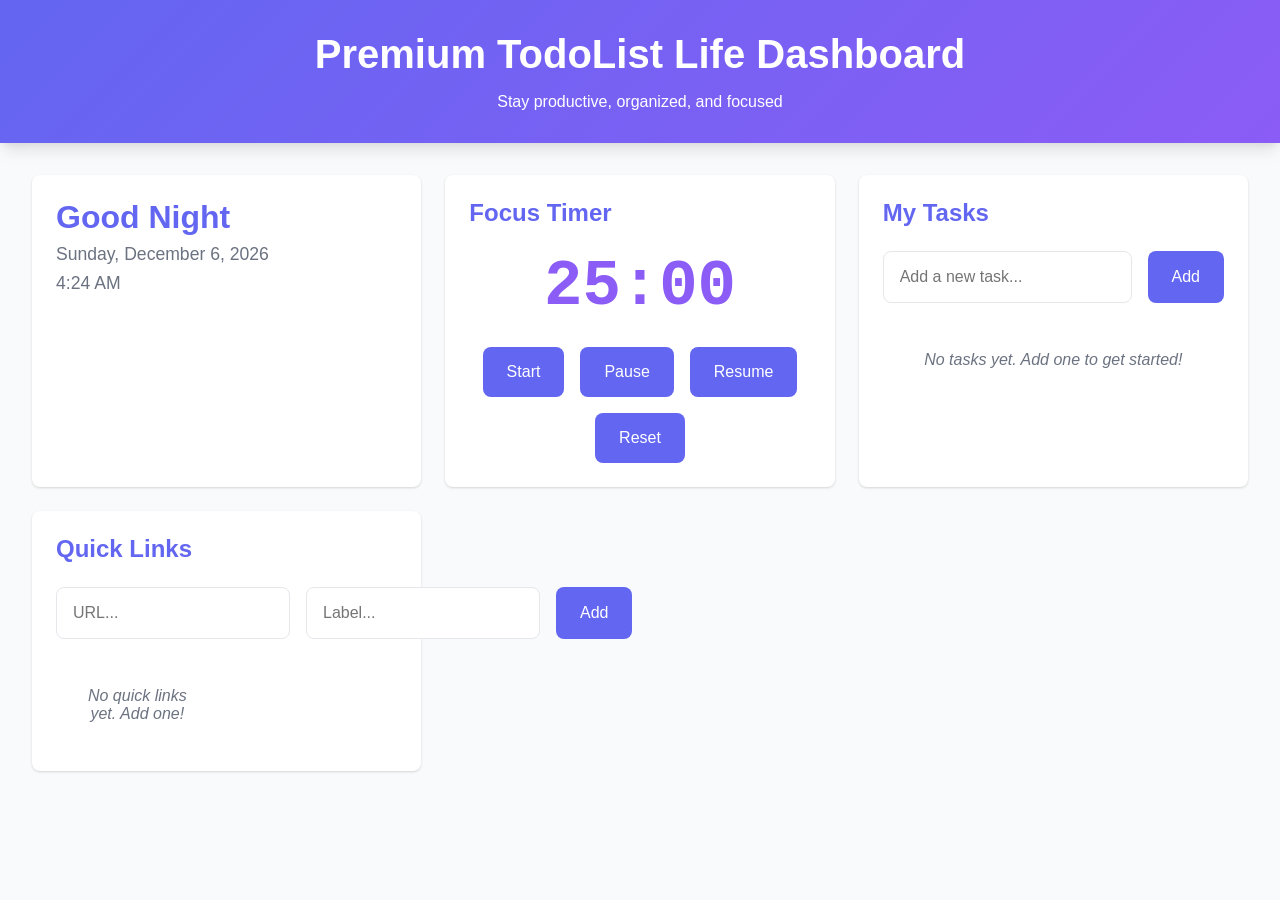
==== index.html @ 6cef3541 "feat(premium-todolist-dashboard): add complete application implementation - Add HTML structure with " ====
﻿<!DOCTYPE html>
<html lang="en">
<head>
    <meta charset="UTF-8">
    <meta name="viewport" content="width=device-width, initial-scale=1.0">
    <meta name="description" content="Premium TodoList Life Dashboard - An integrated productivity environment">
    <title>Premium TodoList Life Dashboard</title>
    <link rel="stylesheet" href="css/styles.css">
</head>
<body>
    <div id="app">
        <!-- Header -->
        <header id="header">
            <h1>Premium TodoList Life Dashboard</h1>
            <p>Stay productive, organized, and focused</p>
        </header>

        <!-- Notification Area -->
        <div id="notification-area"></div>

        <!-- Main Dashboard -->
        <div class="dashboard">
            <!-- Greeting Component -->
            <div class="card">
                <div id="greeting-display">
                    <h1>Good Morning</h1>
                    <p class="date">Monday, January 1, 2024</p>
                    <p class="time">9:00 AM</p>
                </div>
            </div>

            <!-- Timer Component -->
            <div class="card">
                <h2>Focus Timer</h2>
                <div id="timer-display">25:00</div>
                <div class="timer-controls">
                    <button id="timer-start">Start</button>
                    <button id="timer-pause">Pause</button>
                    <button id="timer-resume">Resume</button>
                    <button id="timer-reset">Reset</button>
                </div>
            </div>

            <!-- TodoList Component -->
            <div class="card">
                <h2>My Tasks</h2>
                <form id="task-form" class="form-group">
                    <input 
                        type="text" 
                        id="task-input" 
                        placeholder="Add a new task..." 
                        autocomplete="off"
                    >
                    <button type="submit">Add</button>
                </form>
                <ul id="task-list"></ul>
            </div>

            <!-- QuickLinks Component -->
            <div class="card">
                <h2>Quick Links</h2>
                <form id="link-form" class="form-group">
                    <input 
                        type="text" 
                        id="link-url" 
                        placeholder="URL..." 
                        autocomplete="off"
                    >
                    <input 
                        type="text" 
                        id="link-label" 
                        placeholder="Label..." 
                        autocomplete="off"
                    >
                    <button type="submit">Add</button>
                </form>
                <div id="links-grid"></div>
            </div>
        </div>
    </div>

    <script src="js/app.js"></script>
</body>
</html>
---- css/styles.css ----
﻿/* Premium TodoList Life Dashboard - Styles */

:root {
  --primary-color: #6366f1;
  --secondary-color: #8b5cf6;
  --success-color: #10b981;
  --warning-color: #f59e0b;
  --danger-color: #ef4444;
  --background-color: #f9fafb;
  --card-background: #ffffff;
  --text-color: #1f2937;
  --text-light: #6b7280;
  --border-color: #e5e7eb;
  --shadow: 0 1px 3px 0 rgba(0, 0, 0, 0.1), 0 1px 2px 0 rgba(0, 0, 0, 0.06);
  --shadow-lg: 0 10px 15px -3px rgba(0, 0, 0, 0.1), 0 4px 6px -2px rgba(0, 0, 0, 0.05);
  --spacing-sm: 0.5rem;
  --spacing-md: 1rem;
  --spacing-lg: 1.5rem;
  --spacing-xl: 2rem;
  --border-radius: 0.5rem;
  --transition: all 0.3s ease-in-out;
}

* {
  margin: 0;
  padding: 0;
  box-sizing: border-box;
}

html, body {
  height: 100%;
  font-family: -apple-system, BlinkMacSystemFont, 'Segoe UI', 'Roboto', 'Oxygen', 'Ubuntu', 'Cantarell', sans-serif;
  background-color: var(--background-color);
  color: var(--text-color);
}

body {
  display: flex;
  flex-direction: column;
  min-height: 100vh;
}

#app {
  flex: 1;
  display: flex;
  flex-direction: column;
}

/* Header */
#header {
  background: linear-gradient(135deg, var(--primary-color) 0%, var(--secondary-color) 100%);
  color: white;
  padding: var(--spacing-xl);
  text-align: center;
  box-shadow: var(--shadow-lg);
}

#header h1 {
  font-size: 2.5rem;
  margin-bottom: var(--spacing-md);
}

/* Dashboard Grid */
.dashboard {
  display: grid;
  grid-template-columns: repeat(auto-fit, minmax(300px, 1fr));
  gap: var(--spacing-lg);
  padding: var(--spacing-xl);
  max-width: 1400px;
  margin: 0 auto;
  width: 100%;
}

/* Card Styles */
.card {
  background: var(--card-background);
  border-radius: var(--border-radius);
  padding: var(--spacing-lg);
  box-shadow: var(--shadow);
  transition: var(--transition);
}

.card:hover {
  box-shadow: var(--shadow-lg);
  transform: translateY(-2px);
}

.card h2 {
  font-size: 1.5rem;
  margin-bottom: var(--spacing-md);
  color: var(--primary-color);
}

/* Greeting Component */
#greeting-display h1 {
  font-size: 2rem;
  margin-bottom: var(--spacing-sm);
  color: var(--primary-color);
}

#greeting-display .date,
#greeting-display .time {
  font-size: 1.1rem;
  color: var(--text-light);
  margin: var(--spacing-sm) 0;
}

/* Timer Display */
#timer-display {
  font-size: 4rem;
  font-weight: bold;
  color: var(--secondary-color);
  text-align: center;
  font-family: 'Monaco', 'Courier New', monospace;
  margin: var(--spacing-lg) 0;
}

.timer-controls {
  display: flex;
  gap: var(--spacing-md);
  justify-content: center;
  flex-wrap: wrap;
  margin-top: var(--spacing-lg);
}

/* Forms */
.form-group {
  display: flex;
  gap: var(--spacing-md);
  margin-top: var(--spacing-lg);
}

input[type="text"],
input[type="url"] {
  flex: 1;
  padding: var(--spacing-md);
  border: 1px solid var(--border-color);
  border-radius: var(--border-radius);
  font-size: 1rem;
  transition: var(--transition);
}

input[type="text"]:focus,
input[type="url"]:focus {
  outline: none;
  border-color: var(--primary-color);
  box-shadow: 0 0 0 3px rgba(99, 102, 241, 0.1);
}

/* Buttons */
button {
  padding: var(--spacing-md) var(--spacing-lg);
  background-color: var(--primary-color);
  color: white;
  border: none;
  border-radius: var(--border-radius);
  font-size: 1rem;
  font-weight: 500;
  cursor: pointer;
  transition: var(--transition);
}

button:hover {
  background-color: #4f46e5;
  transform: scale(1.05);
}

button:active {
  transform: scale(0.95);
}

.task-delete,
.link-delete {
  padding: var(--spacing-sm);
  background-color: var(--danger-color);
  min-width: auto;
  font-size: 0.9rem;
  margin-left: auto;
}

.task-delete:hover,
.link-delete:hover {
  background-color: #dc2626;
}

/* Task List */
#task-list {
  list-style: none;
  margin-top: var(--spacing-lg);
}

.task-item {
  display: flex;
  align-items: center;
  gap: var(--spacing-md);
  padding: var(--spacing-md);
  background-color: var(--background-color);
  border-radius: var(--border-radius);
  border-left: 4px solid var(--primary-color);
  margin-bottom: var(--spacing-md);
  transition: var(--transition);
}

.task-item:hover {
  background-color: #f3f4f6;
}

.task-item.task-completed {
  border-left-color: var(--success-color);
  opacity: 0.6;
}

.task-item.task-completed .task-description {
  text-decoration: line-through;
  color: var(--text-light);
}

.task-checkbox {
  width: 1.25rem;
  height: 1.25rem;
  cursor: pointer;
}

.task-description {
  flex: 1;
  font-size: 1rem;
}

.empty-message {
  text-align: center;
  color: var(--text-light);
  padding: var(--spacing-lg);
  font-style: italic;
}

/* Links Grid */
#links-grid {
  display: grid;
  grid-template-columns: repeat(auto-fill, minmax(120px, 1fr));
  gap: var(--spacing-md);
  margin-top: var(--spacing-lg);
}

.link-item {
  position: relative;
  height: 120px;
  border-radius: var(--border-radius);
  overflow: hidden;
  background: linear-gradient(135deg, var(--primary-color) 0%, var(--secondary-color) 100%);
  transition: var(--transition);
}

.link-item:hover {
  transform: scale(1.05);
  box-shadow: var(--shadow-lg);
}

.link-box {
  display: flex;
  align-items: center;
  justify-content: center;
  height: 100%;
  padding: var(--spacing-md);
  text-decoration: none;
  color: white;
  font-weight: 500;
  text-align: center;
  transition: var(--transition);
}

.link-box:hover {
  background: rgba(0, 0, 0, 0.1);
}

.link-label {
  word-break: break-word;
  font-size: 0.9rem;
}

.link-delete {
  position: absolute;
  top: 4px;
  right: 4px;
  width: 24px;
  height: 24px;
  padding: 0;
  background-color: rgba(255, 0, 0, 0.8);
  font-size: 1.2rem;
  line-height: 1;
  display: none;
}

.link-item:hover .link-delete {
  display: flex;
  align-items: center;
  justify-content: center;
}

/* Notifications */
#notification-area {
  position: fixed;
  top: var(--spacing-lg);
  right: var(--spacing-lg);
  z-index: 1000;
  max-width: 400px;
}

.notification {
  padding: var(--spacing-md) var(--spacing-lg);
  margin-bottom: var(--spacing-md);
  border-radius: var(--border-radius);
  box-shadow: var(--shadow-lg);
  animation: slideIn 0.3s ease-in-out;
}

.notification-success {
  background-color: var(--success-color);
  color: white;
}

.notification-error {
  background-color: var(--danger-color);
  color: white;
}

.notification-warning {
  background-color: var(--warning-color);
  color: white;
}

.notification-info {
  background-color: var(--primary-color);
  color: white;
}

@keyframes slideIn {
  from {
    transform: translateX(400px);
    opacity: 0;
  }
  to {
    transform: translateX(0);
    opacity: 1;
  }
}

/* Responsive Design */
@media (max-width: 768px) {
  #header h1 {
    font-size: 1.75rem;
  }

  .dashboard {
    grid-template-columns: 1fr;
    padding: var(--spacing-lg);
  }

  #timer-display {
    font-size: 3rem;
  }

  .timer-controls {
    flex-direction: column;
  }

  button {
    width: 100%;
  }

  .form-group {
    flex-direction: column;
  }

  input[type="text"],
  input[type="url"] {
    width: 100%;
  }

  #links-grid {
    grid-template-columns: repeat(auto-fill, minmax(100px, 1fr));
  }

  #notification-area {
    left: var(--spacing-lg);
    right: var(--spacing-lg);
    max-width: none;
  }
}

/* Print Styles */
@media print {
  body {
    background-color: white;
  }

  .card {
    box-shadow: none;
    border: 1px solid var(--border-color);
  }
}
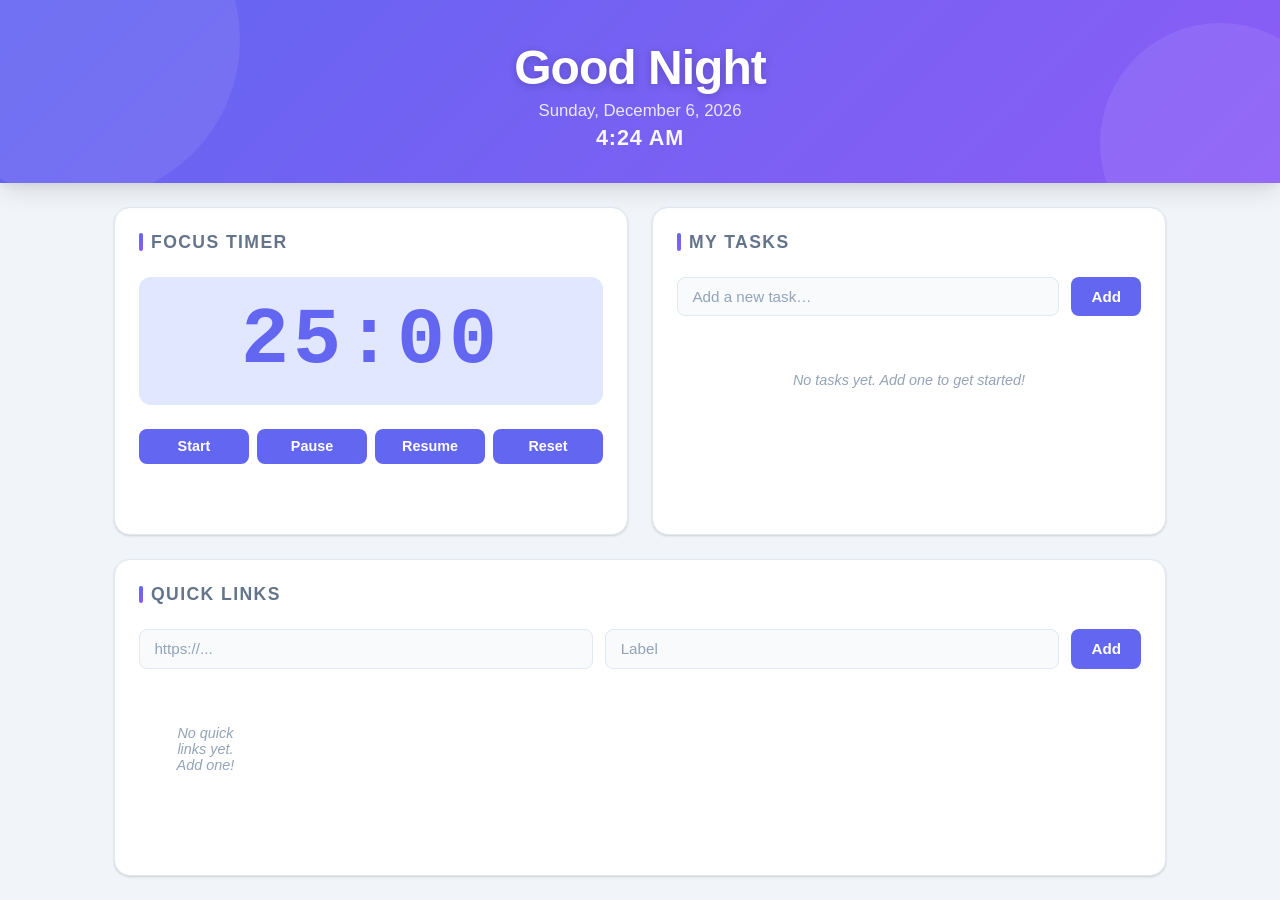
==== commit 381199db: "style(dashboard): restructure and enhance stylesheet organization - Reorganize CSS custom properties" ====
--- a/index.html
+++ b/index.html
@@ -4,32 +4,28 @@
     <meta charset="UTF-8">
     <meta name="viewport" content="width=device-width, initial-scale=1.0">
     <meta name="description" content="Premium TodoList Life Dashboard - An integrated productivity environment">
-    <title>Premium TodoList Life Dashboard</title>
+    <title>Life Dashboard</title>
     <link rel="stylesheet" href="css/styles.css">
 </head>
 <body>
     <div id="app">
-        <!-- Header -->
+
+        <!-- ── Greeting Header ─────────────────────── -->
         <header id="header">
-            <h1>Premium TodoList Life Dashboard</h1>
-            <p>Stay productive, organized, and focused</p>
+            <div id="greeting-display">
+                <h1>Good Morning</h1>
+                <p class="date">Monday, January 1, 2024</p>
+                <p class="time">9:00 AM</p>
+            </div>
         </header>
 
-        <!-- Notification Area -->
+        <!-- ── Notifications ──────────────────────── -->
         <div id="notification-area"></div>
 
-        <!-- Main Dashboard -->
+        <!-- ── Main Grid ───────────────────────────── -->
         <div class="dashboard">
-            <!-- Greeting Component -->
-            <div class="card">
-                <div id="greeting-display">
-                    <h1>Good Morning</h1>
-                    <p class="date">Monday, January 1, 2024</p>
-                    <p class="time">9:00 AM</p>
-                </div>
-            </div>
 
-            <!-- Timer Component -->
+            <!-- Focus Timer -->
             <div class="card">
                 <h2>Focus Timer</h2>
                 <div id="timer-display">25:00</div>
@@ -41,14 +37,14 @@
                 </div>
             </div>
 
-            <!-- TodoList Component -->
+            <!-- My Tasks -->
             <div class="card">
                 <h2>My Tasks</h2>
                 <form id="task-form" class="form-group">
-                    <input 
-                        type="text" 
-                        id="task-input" 
-                        placeholder="Add a new task..." 
+                    <input
+                        type="text"
+                        id="task-input"
+                        placeholder="Add a new task…"
                         autocomplete="off"
                     >
                     <button type="submit">Add</button>
@@ -56,28 +52,29 @@
                 <ul id="task-list"></ul>
             </div>
 
-            <!-- QuickLinks Component -->
+            <!-- Quick Links -->
             <div class="card">
                 <h2>Quick Links</h2>
-                <form id="link-form" class="form-group">
-                    <input 
-                        type="text" 
-                        id="link-url" 
-                        placeholder="URL..." 
+                <form id="link-form">
+                    <input
+                        type="text"
+                        id="link-url"
+                        placeholder="https://..."
                         autocomplete="off"
                     >
-                    <input 
-                        type="text" 
-                        id="link-label" 
-                        placeholder="Label..." 
+                    <input
+                        type="text"
+                        id="link-label"
+                        placeholder="Label"
                         autocomplete="off"
                     >
                     <button type="submit">Add</button>
                 </form>
                 <div id="links-grid"></div>
             </div>
-        </div>
-    </div>
+
+        </div><!-- /.dashboard -->
+    </div><!-- /#app -->
 
     <script src="js/app.js"></script>
 </body>
--- a/css/styles.css
+++ b/css/styles.css
@@ -1,258 +1,379 @@
-﻿/* Premium TodoList Life Dashboard - Styles */
+﻿/* ============================================================
+   Premium TodoList Life Dashboard — Stylesheet
+   ============================================================ */
 
 :root {
-  --primary-color: #6366f1;
-  --secondary-color: #8b5cf6;
-  --success-color: #10b981;
-  --warning-color: #f59e0b;
-  --danger-color: #ef4444;
-  --background-color: #f9fafb;
-  --card-background: #ffffff;
-  --text-color: #1f2937;
-  --text-light: #6b7280;
-  --border-color: #e5e7eb;
-  --shadow: 0 1px 3px 0 rgba(0, 0, 0, 0.1), 0 1px 2px 0 rgba(0, 0, 0, 0.06);
-  --shadow-lg: 0 10px 15px -3px rgba(0, 0, 0, 0.1), 0 4px 6px -2px rgba(0, 0, 0, 0.05);
-  --spacing-sm: 0.5rem;
-  --spacing-md: 1rem;
-  --spacing-lg: 1.5rem;
-  --spacing-xl: 2rem;
-  --border-radius: 0.5rem;
-  --transition: all 0.3s ease-in-out;
-}
-
-* {
-  margin: 0;
-  padding: 0;
-  box-sizing: border-box;
-}
-
-html, body {
-  height: 100%;
-  font-family: -apple-system, BlinkMacSystemFont, 'Segoe UI', 'Roboto', 'Oxygen', 'Ubuntu', 'Cantarell', sans-serif;
-  background-color: var(--background-color);
-  color: var(--text-color);
+  /* Brand */
+  --primary:        #6366f1;
+  --primary-dark:   #4f46e5;
+  --primary-light:  #e0e7ff;
+  --secondary:      #8b5cf6;
+  --success:        #10b981;
+  --warning:        #f59e0b;
+  --danger:         #ef4444;
+  --danger-dark:    #dc2626;
+
+  /* Surfaces */
+  --bg:             #f1f5f9;
+  --surface:        #ffffff;
+  --surface-alt:    #f8fafc;
+  --border:         #e2e8f0;
+
+  /* Text */
+  --text:           #1e293b;
+  --text-muted:     #64748b;
+  --text-subtle:    #94a3b8;
+
+  /* Shadows */
+  --shadow-sm:  0 1px 2px rgba(0,0,0,.06), 0 1px 3px rgba(0,0,0,.1);
+  --shadow-md:  0 4px 6px -1px rgba(0,0,0,.1), 0 2px 4px -1px rgba(0,0,0,.06);
+  --shadow-lg:  0 10px 24px -3px rgba(0,0,0,.12), 0 4px 8px -2px rgba(0,0,0,.06);
+  --shadow-xl:  0 20px 40px -4px rgba(0,0,0,.15);
+
+  /* Spacing */
+  --gap:    1.5rem;
+  --gap-sm: 0.75rem;
+  --gap-xs: 0.5rem;
+
+  /* Shape */
+  --radius:    0.75rem;
+  --radius-sm: 0.5rem;
+  --radius-lg: 1rem;
+  --radius-xl: 1.25rem;
+
+  /* Motion */
+  --ease: cubic-bezier(.4,0,.2,1);
+  --dur:  200ms;
+}
+
+/* ── Reset ─────────────────────────────────────────────────── */
+*, *::before, *::after { margin: 0; padding: 0; box-sizing: border-box; }
+
+html {
+  font-size: 16px;
+  -webkit-font-smoothing: antialiased;
+  -moz-osx-font-smoothing: grayscale;
 }
 
 body {
+  font-family: -apple-system, BlinkMacSystemFont, 'Segoe UI', Roboto,
+               Oxygen, Ubuntu, Cantarell, sans-serif;
+  background: var(--bg);
+  color: var(--text);
+  min-height: 100vh;
   display: flex;
   flex-direction: column;
-  min-height: 100vh;
-}
-
+}
+
+/* ── App shell ─────────────────────────────────────────────── */
 #app {
   flex: 1;
   display: flex;
   flex-direction: column;
 }
 
-/* Header */
+/* ── Header / Greeting banner ──────────────────────────────── */
 #header {
-  background: linear-gradient(135deg, var(--primary-color) 0%, var(--secondary-color) 100%);
-  color: white;
-  padding: var(--spacing-xl);
+  background: linear-gradient(135deg, var(--primary) 0%, var(--secondary) 100%);
+  color: #fff;
+  padding: 2.5rem var(--gap) 2rem;
   text-align: center;
   box-shadow: var(--shadow-lg);
-}
-
-#header h1 {
-  font-size: 2.5rem;
-  margin-bottom: var(--spacing-md);
-}
-
-/* Dashboard Grid */
+  position: relative;
+  overflow: hidden;
+}
+
+/* decorative circles */
+#header::before,
+#header::after {
+  content: '';
+  position: absolute;
+  border-radius: 50%;
+  background: rgba(255,255,255,.08);
+  pointer-events: none;
+}
+#header::before { width: 320px; height: 320px; top: -120px; left: -80px; }
+#header::after  { width: 240px; height: 240px; bottom: -80px; right: -60px; }
+
+#greeting-display { position: relative; z-index: 1; }
+
+#greeting-display h1 {
+  font-size: clamp(2rem, 5vw, 3rem);
+  font-weight: 800;
+  letter-spacing: -0.02em;
+  color: #fff;
+  margin-bottom: 0.4rem;
+  text-shadow: 0 2px 8px rgba(0,0,0,.2);
+}
+
+#greeting-display .date {
+  font-size: 1.05rem;
+  color: rgba(255,255,255,.85);
+  font-weight: 400;
+  margin-bottom: 0.2rem;
+}
+
+#greeting-display .time {
+  font-size: 1.35rem;
+  font-weight: 600;
+  color: rgba(255,255,255,.95);
+  letter-spacing: 0.04em;
+}
+
+/* ── Main dashboard grid ───────────────────────────────────── */
 .dashboard {
   display: grid;
-  grid-template-columns: repeat(auto-fit, minmax(300px, 1fr));
-  gap: var(--spacing-lg);
-  padding: var(--spacing-xl);
-  max-width: 1400px;
+  grid-template-columns: 1fr 1fr;      /* Timer | Tasks */
+  grid-template-rows: auto auto;
+  gap: var(--gap);
+  padding: var(--gap);
+  max-width: 1100px;
   margin: 0 auto;
   width: 100%;
-}
-
-/* Card Styles */
+  flex: 1;
+}
+
+/* Quick Links: full-width bottom row */
+.dashboard .card:nth-child(3) {
+  grid-column: 1 / -1;
+}
+
+/* ── Card base ─────────────────────────────────────────────── */
 .card {
-  background: var(--card-background);
-  border-radius: var(--border-radius);
-  padding: var(--spacing-lg);
-  box-shadow: var(--shadow);
-  transition: var(--transition);
+  background: var(--surface);
+  border-radius: var(--radius-lg);
+  padding: var(--gap);
+  box-shadow: var(--shadow-sm);
+  border: 1px solid var(--border);
+  transition: box-shadow var(--dur) var(--ease),
+              transform  var(--dur) var(--ease);
+  display: flex;
+  flex-direction: column;
 }
 
 .card:hover {
-  box-shadow: var(--shadow-lg);
+  box-shadow: var(--shadow-md);
   transform: translateY(-2px);
 }
 
 .card h2 {
-  font-size: 1.5rem;
-  margin-bottom: var(--spacing-md);
-  color: var(--primary-color);
-}
-
-/* Greeting Component */
-#greeting-display h1 {
-  font-size: 2rem;
-  margin-bottom: var(--spacing-sm);
-  color: var(--primary-color);
-}
-
-#greeting-display .date,
-#greeting-display .time {
   font-size: 1.1rem;
-  color: var(--text-light);
-  margin: var(--spacing-sm) 0;
-}
-
-/* Timer Display */
+  font-weight: 700;
+  text-transform: uppercase;
+  letter-spacing: 0.08em;
+  color: var(--text-muted);
+  margin-bottom: var(--gap);
+  display: flex;
+  align-items: center;
+  gap: 0.5rem;
+}
+
+/* subtle left accent on card headings */
+.card h2::before {
+  content: '';
+  display: inline-block;
+  width: 4px;
+  height: 1em;
+  background: linear-gradient(to bottom, var(--primary), var(--secondary));
+  border-radius: 2px;
+}
+
+/* ── Focus Timer ───────────────────────────────────────────── */
 #timer-display {
-  font-size: 4rem;
-  font-weight: bold;
-  color: var(--secondary-color);
+  font-size: clamp(3.5rem, 8vw, 5rem);
+  font-weight: 800;
+  color: var(--primary);
   text-align: center;
-  font-family: 'Monaco', 'Courier New', monospace;
-  margin: var(--spacing-lg) 0;
+  font-family: 'SF Mono', 'Monaco', 'Inconsolata', 'Courier New', monospace;
+  letter-spacing: 0.05em;
+  line-height: 1;
+  padding: var(--gap) 0;
+  background: var(--primary-light);
+  border-radius: var(--radius);
+  flex-shrink: 0;
 }
 
 .timer-controls {
-  display: flex;
-  gap: var(--spacing-md);
-  justify-content: center;
-  flex-wrap: wrap;
-  margin-top: var(--spacing-lg);
-}
-
-/* Forms */
+  display: grid;
+  grid-template-columns: repeat(4, 1fr);
+  gap: var(--gap-xs);
+  margin-top: var(--gap);
+}
+
+.timer-controls button {
+  padding: 0.6rem 0;
+  font-size: 0.9rem;
+  border-radius: var(--radius-sm);
+}
+
+/* ── Forms ─────────────────────────────────────────────────── */
 .form-group {
   display: flex;
-  gap: var(--spacing-md);
-  margin-top: var(--spacing-lg);
+  gap: var(--gap-sm);
+  align-items: stretch;
+  flex-shrink: 0;
+}
+
+.form-group input[type="text"] {
+  flex: 1;
+  min-width: 0;
 }
 
 input[type="text"],
 input[type="url"] {
-  flex: 1;
-  padding: var(--spacing-md);
-  border: 1px solid var(--border-color);
-  border-radius: var(--border-radius);
-  font-size: 1rem;
-  transition: var(--transition);
+  padding: 0.65rem 0.9rem;
+  border: 1.5px solid var(--border);
+  border-radius: var(--radius-sm);
+  font-size: 0.95rem;
+  color: var(--text);
+  background: var(--surface-alt);
+  transition: border-color var(--dur) var(--ease),
+              box-shadow    var(--dur) var(--ease);
+  width: 100%;
 }
 
 input[type="text"]:focus,
 input[type="url"]:focus {
   outline: none;
-  border-color: var(--primary-color);
-  box-shadow: 0 0 0 3px rgba(99, 102, 241, 0.1);
-}
-
-/* Buttons */
+  border-color: var(--primary);
+  box-shadow: 0 0 0 3px rgba(99,102,241,.15);
+  background: var(--surface);
+}
+
+input::placeholder { color: var(--text-subtle); }
+
+/* ── Buttons ───────────────────────────────────────────────── */
 button {
-  padding: var(--spacing-md) var(--spacing-lg);
-  background-color: var(--primary-color);
-  color: white;
+  padding: 0.65rem 1.25rem;
+  background: var(--primary);
+  color: #fff;
   border: none;
-  border-radius: var(--border-radius);
+  border-radius: var(--radius-sm);
+  font-size: 0.95rem;
+  font-weight: 600;
+  cursor: pointer;
+  transition: background var(--dur) var(--ease),
+              transform  var(--dur) var(--ease),
+              box-shadow var(--dur) var(--ease);
+  white-space: nowrap;
+  flex-shrink: 0;
+}
+
+button:hover {
+  background: var(--primary-dark);
+  box-shadow: 0 4px 12px rgba(99,102,241,.35);
+  transform: translateY(-1px);
+}
+
+button:active {
+  transform: translateY(0) scale(0.98);
+  box-shadow: none;
+}
+
+/* delete buttons */
+.task-delete {
+  padding: 0.35rem 0.6rem;
+  background: transparent;
+  color: var(--text-subtle);
   font-size: 1rem;
-  font-weight: 500;
-  cursor: pointer;
-  transition: var(--transition);
-}
-
-button:hover {
-  background-color: #4f46e5;
-  transform: scale(1.05);
-}
-
-button:active {
-  transform: scale(0.95);
-}
-
-.task-delete,
-.link-delete {
-  padding: var(--spacing-sm);
-  background-color: var(--danger-color);
-  min-width: auto;
-  font-size: 0.9rem;
+  border-radius: var(--radius-sm);
+  line-height: 1;
+  box-shadow: none;
   margin-left: auto;
-}
-
-.task-delete:hover,
-.link-delete:hover {
-  background-color: #dc2626;
-}
-
-/* Task List */
+  flex-shrink: 0;
+}
+
+.task-delete:hover {
+  background: #fee2e2;
+  color: var(--danger);
+  box-shadow: none;
+  transform: none;
+}
+
+/* ── Task List ─────────────────────────────────────────────── */
 #task-list {
   list-style: none;
-  margin-top: var(--spacing-lg);
+  margin-top: var(--gap);
+  display: flex;
+  flex-direction: column;
+  gap: var(--gap-xs);
+  overflow-y: auto;
+  flex: 1;
 }
 
 .task-item {
   display: flex;
   align-items: center;
-  gap: var(--spacing-md);
-  padding: var(--spacing-md);
-  background-color: var(--background-color);
-  border-radius: var(--border-radius);
-  border-left: 4px solid var(--primary-color);
-  margin-bottom: var(--spacing-md);
-  transition: var(--transition);
-}
-
-.task-item:hover {
-  background-color: #f3f4f6;
-}
+  gap: 0.75rem;
+  padding: 0.75rem 0.9rem;
+  background: var(--surface-alt);
+  border-radius: var(--radius-sm);
+  border: 1px solid var(--border);
+  border-left: 3px solid var(--primary);
+  transition: background var(--dur) var(--ease),
+              border-color var(--dur) var(--ease),
+              opacity var(--dur) var(--ease);
+}
+
+.task-item:hover { background: #f0f4ff; }
 
 .task-item.task-completed {
-  border-left-color: var(--success-color);
-  opacity: 0.6;
+  border-left-color: var(--success);
+  opacity: 0.55;
 }
 
 .task-item.task-completed .task-description {
   text-decoration: line-through;
-  color: var(--text-light);
+  color: var(--text-muted);
 }
 
 .task-checkbox {
-  width: 1.25rem;
-  height: 1.25rem;
+  width: 1.1rem;
+  height: 1.1rem;
   cursor: pointer;
+  accent-color: var(--primary);
+  flex-shrink: 0;
 }
 
 .task-description {
   flex: 1;
-  font-size: 1rem;
-}
-
+  font-size: 0.95rem;
+  line-height: 1.4;
+  min-width: 0;
+  word-break: break-word;
+}
+
+/* ── Empty state ───────────────────────────────────────────── */
 .empty-message {
   text-align: center;
-  color: var(--text-light);
-  padding: var(--spacing-lg);
+  color: var(--text-subtle);
+  padding: 2rem var(--gap);
   font-style: italic;
-}
-
-/* Links Grid */
+  font-size: 0.9rem;
+}
+
+/* ── Quick Links grid ──────────────────────────────────────── */
 #links-grid {
   display: grid;
-  grid-template-columns: repeat(auto-fill, minmax(120px, 1fr));
-  gap: var(--spacing-md);
-  margin-top: var(--spacing-lg);
+  grid-template-columns: repeat(auto-fill, minmax(130px, 1fr));
+  gap: var(--gap-sm);
+  margin-top: var(--gap);
 }
 
 .link-item {
   position: relative;
-  height: 120px;
-  border-radius: var(--border-radius);
+  height: 90px;
+  border-radius: var(--radius);
   overflow: hidden;
-  background: linear-gradient(135deg, var(--primary-color) 0%, var(--secondary-color) 100%);
-  transition: var(--transition);
+  background: linear-gradient(135deg, var(--primary) 0%, var(--secondary) 100%);
+  box-shadow: var(--shadow-sm);
+  transition: transform var(--dur) var(--ease),
+              box-shadow var(--dur) var(--ease);
 }
 
 .link-item:hover {
-  transform: scale(1.05);
-  box-shadow: var(--shadow-lg);
+  transform: translateY(-3px) scale(1.02);
+  box-shadow: var(--shadow-md);
 }
 
 .link-box {
@@ -260,141 +381,126 @@
   align-items: center;
   justify-content: center;
   height: 100%;
-  padding: var(--spacing-md);
+  padding: 0.75rem;
   text-decoration: none;
-  color: white;
-  font-weight: 500;
+  color: #fff;
+  font-weight: 600;
+  font-size: 0.875rem;
   text-align: center;
-  transition: var(--transition);
-}
-
-.link-box:hover {
-  background: rgba(0, 0, 0, 0.1);
-}
-
-.link-label {
-  word-break: break-word;
-  font-size: 0.9rem;
-}
+}
+
+.link-box:hover { background: rgba(0,0,0,.08); }
+
+.link-label { word-break: break-word; }
 
 .link-delete {
   position: absolute;
-  top: 4px;
-  right: 4px;
-  width: 24px;
-  height: 24px;
+  top: 5px;
+  right: 5px;
+  width: 22px;
+  height: 22px;
   padding: 0;
-  background-color: rgba(255, 0, 0, 0.8);
-  font-size: 1.2rem;
-  line-height: 1;
+  background: rgba(0,0,0,.45);
+  color: #fff;
+  font-size: 0.85rem;
+  border-radius: 50%;
   display: none;
-}
-
-.link-item:hover .link-delete {
-  display: flex;
   align-items: center;
   justify-content: center;
-}
-
-/* Notifications */
+  box-shadow: none;
+  margin: 0;
+}
+
+.link-delete:hover {
+  background: var(--danger);
+  transform: none;
+  box-shadow: none;
+}
+
+.link-item:hover .link-delete {
+  display: flex;
+}
+
+/* ── Notifications ─────────────────────────────────────────── */
 #notification-area {
   position: fixed;
-  top: var(--spacing-lg);
-  right: var(--spacing-lg);
-  z-index: 1000;
-  max-width: 400px;
+  top: 1.25rem;
+  right: 1.25rem;
+  z-index: 9999;
+  max-width: 360px;
+  display: flex;
+  flex-direction: column;
+  gap: 0.5rem;
+  pointer-events: none;
 }
 
 .notification {
-  padding: var(--spacing-md) var(--spacing-lg);
-  margin-bottom: var(--spacing-md);
-  border-radius: var(--border-radius);
+  padding: 0.85rem 1.25rem;
+  border-radius: var(--radius);
   box-shadow: var(--shadow-lg);
-  animation: slideIn 0.3s ease-in-out;
-}
-
-.notification-success {
-  background-color: var(--success-color);
-  color: white;
-}
-
-.notification-error {
-  background-color: var(--danger-color);
-  color: white;
-}
-
-.notification-warning {
-  background-color: var(--warning-color);
-  color: white;
-}
-
-.notification-info {
-  background-color: var(--primary-color);
-  color: white;
-}
+  font-size: 0.9rem;
+  font-weight: 500;
+  pointer-events: all;
+  animation: slideIn 0.25s var(--ease);
+}
+
+.notification-success { background: var(--success);  color: #fff; }
+.notification-error   { background: var(--danger);   color: #fff; }
+.notification-warning { background: var(--warning);  color: #fff; }
+.notification-info    { background: var(--primary);  color: #fff; }
 
 @keyframes slideIn {
-  from {
-    transform: translateX(400px);
-    opacity: 0;
-  }
-  to {
-    transform: translateX(0);
-    opacity: 1;
-  }
-}
-
-/* Responsive Design */
-@media (max-width: 768px) {
-  #header h1 {
-    font-size: 1.75rem;
-  }
+  from { transform: translateX(120%); opacity: 0; }
+  to   { transform: translateX(0);   opacity: 1; }
+}
+
+/* ── Quick Links form — 3-input row ────────────────────────── */
+#link-form {
+  display: grid;
+  grid-template-columns: 1fr 1fr auto;
+  gap: var(--gap-sm);
+  align-items: center;
+}
+
+#link-form button { height: 100%; }
+
+/* ── Responsive ────────────────────────────────────────────── */
+
+/* Tablet — keep 2 cols but shrink max-width */
+@media (max-width: 900px) {
+  .dashboard { max-width: 100%; }
+}
+
+/* Mobile — single column */
+@media (max-width: 640px) {
+  #header { padding: 2rem 1.25rem 1.5rem; }
+
+  #greeting-display h1 { font-size: 2rem; }
 
   .dashboard {
     grid-template-columns: 1fr;
-    padding: var(--spacing-lg);
+    padding: 1rem;
+    gap: 1rem;
   }
 
-  #timer-display {
-    font-size: 3rem;
+  .dashboard .card:nth-child(3) { grid-column: 1; }
+
+  .timer-controls { grid-template-columns: repeat(2, 1fr); }
+
+  #link-form {
+    grid-template-columns: 1fr;
   }
 
-  .timer-controls {
-    flex-direction: column;
-  }
-
-  button {
-    width: 100%;
-  }
-
-  .form-group {
-    flex-direction: column;
-  }
-
-  input[type="text"],
-  input[type="url"] {
-    width: 100%;
-  }
-
-  #links-grid {
-    grid-template-columns: repeat(auto-fill, minmax(100px, 1fr));
-  }
-
   #notification-area {
-    left: var(--spacing-lg);
-    right: var(--spacing-lg);
+    left: 1rem;
+    right: 1rem;
     max-width: none;
   }
 }
 
-/* Print Styles */
+/* ── Print ─────────────────────────────────────────────────── */
 @media print {
-  body {
-    background-color: white;
-  }
-
-  .card {
-    box-shadow: none;
-    border: 1px solid var(--border-color);
-  }
-}
+  body { background: #fff; }
+  .card { box-shadow: none; border: 1px solid var(--border); break-inside: avoid; }
+  #header { box-shadow: none; }
+}
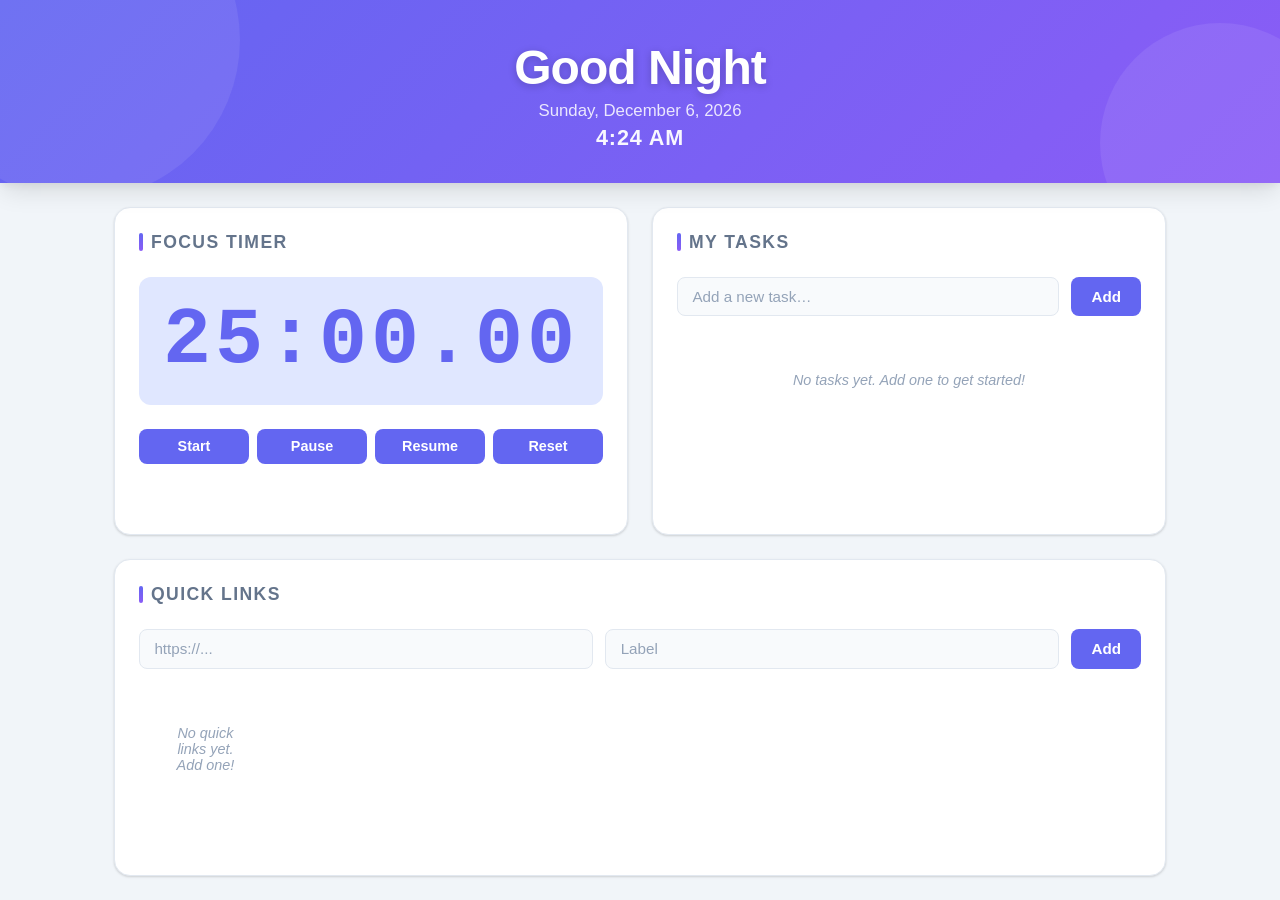
==== commit f7cc35f9: "Update Greeting and Focus Count" ====
--- a/index.html
+++ b/index.html
@@ -28,7 +28,7 @@
             <!-- Focus Timer -->
             <div class="card">
                 <h2>Focus Timer</h2>
-                <div id="timer-display">25:00</div>
+                <div id="timer-display">25:00.00</div>
                 <div class="timer-controls">
                     <button id="timer-start">Start</button>
                     <button id="timer-pause">Pause</button>
--- a/css/styles.css
+++ b/css/styles.css
@@ -362,10 +362,10 @@
 
 .link-item {
   position: relative;
-  height: 90px;
   border-radius: var(--radius);
   overflow: hidden;
-  background: linear-gradient(135deg, var(--primary) 0%, var(--secondary) 100%);
+  background: var(--surface);
+  border: 1px solid var(--border);
   box-shadow: var(--shadow-sm);
   transition: transform var(--dur) var(--ease),
               box-shadow var(--dur) var(--ease);
@@ -378,20 +378,66 @@
 
 .link-box {
   display: flex;
+  flex-direction: column;
   align-items: center;
   justify-content: center;
-  height: 100%;
-  padding: 0.75rem;
+  gap: 0.5rem;
+  height: 100px;
+  padding: 0.85rem 0.75rem 0.75rem;
   text-decoration: none;
+  color: var(--text);
+  transition: background var(--dur) var(--ease);
+}
+
+.link-box:hover { background: var(--surface-alt); }
+
+/* favicon container */
+.link-favicon-wrap {
+  width: 40px;
+  height: 40px;
+  border-radius: var(--radius-sm);
+  overflow: hidden;
+  display: flex;
+  align-items: center;
+  justify-content: center;
+  background: linear-gradient(135deg, var(--primary) 0%, var(--secondary) 100%);
+  flex-shrink: 0;
+}
+
+.link-favicon {
+  width: 32px;
+  height: 32px;
+  object-fit: contain;
+  /* white icon bg so transparent favicons look clean */
+  background: #fff;
+  border-radius: 4px;
+}
+
+.link-favicon-fallback {
+  width: 32px;
+  height: 32px;
+  display: flex;
+  align-items: center;
+  justify-content: center;
+  font-size: 1.1rem;
+  font-weight: 800;
   color: #fff;
+  text-transform: uppercase;
+}
+
+.link-label {
+  word-break: break-word;
+  font-size: 0.8rem;
   font-weight: 600;
-  font-size: 0.875rem;
+  color: var(--text);
   text-align: center;
-}
-
-.link-box:hover { background: rgba(0,0,0,.08); }
-
-.link-label { word-break: break-word; }
+  line-height: 1.3;
+  max-width: 100%;
+  overflow: hidden;
+  display: -webkit-box;
+  -webkit-line-clamp: 2;
+  -webkit-box-orient: vertical;
+}
 
 .link-delete {
   position: absolute;
